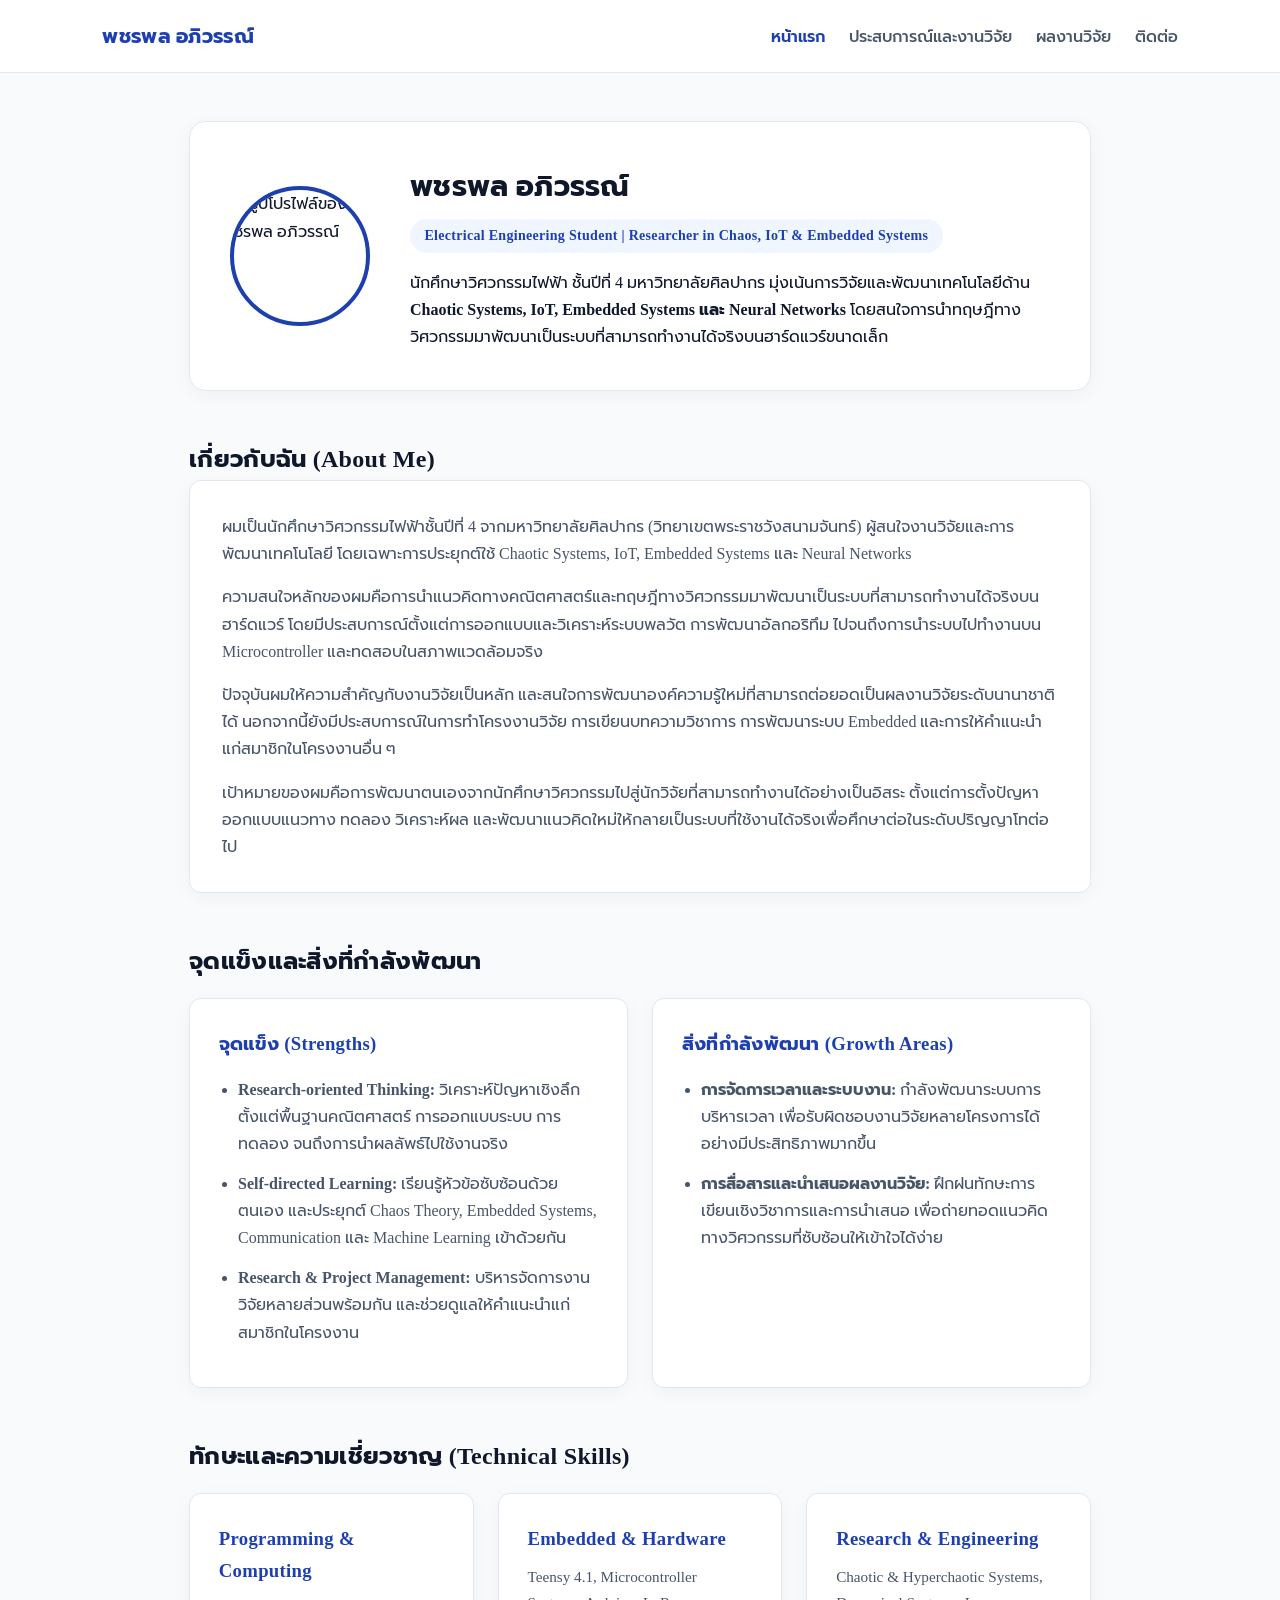
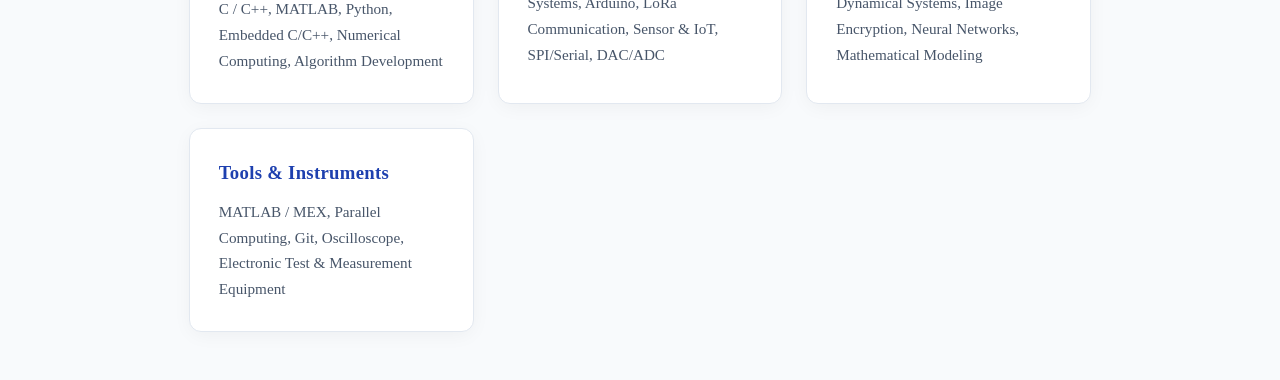
==== index.html @ f6fcc928 "Add files via upload" ====
<!DOCTYPE html>
<html lang="th">
<head>
    <meta charset="UTF-8">
    <meta name="viewport" content="width=device-width, initial-scale=1.0">
    <title>หน้าแรก | พชรพล อภิวรรณ์</title>
    <link rel="stylesheet" href="style.css">
    <script src="script.js" defer></script>
</head>
<body>
    <header class="site-nav">
        <a href="index.html" class="logo">พชรพล อภิวรรณ์</a>
        <nav class="site-nav">
            <ul>
                <li><a href="index.html" class="active">หน้าแรก</a></li>
                <li><a href="experience.html">ประสบการณ์และงานวิจัย</a></li>
                <li><a href="projects.html">ผลงานวิจัย</a></li>
                <li><a href="contact.html">ติดต่อ</a></li>
            </ul>
        </nav>
    </header>

    <main>
        <!-- Hero Section -->
        <section class="hero">
            <img src="images/profile.jpg" alt="รูปโปรไฟล์ของพชรพล อภิวรรณ์" class="avatar">
            <div class="hero-text">
                <h1>พชรพล อภิวรรณ์</h1>
                <p class="tagline">Electrical Engineering Student | Researcher in Chaos, IoT & Embedded Systems</p>
                <p>
                    นักศึกษาวิศวกรรมไฟฟ้า ชั้นปีที่ 4 มหาวิทยาลัยศิลปากร มุ่งเน้นการวิจัยและพัฒนาเทคโนโลยีด้าน 
                    <strong>Chaotic Systems, IoT, Embedded Systems และ Neural Networks</strong> 
                    โดยสนใจการนำทฤษฎีทางวิศวกรรมมาพัฒนาเป็นระบบที่สามารถทำงานได้จริงบนฮาร์ดแวร์ขนาดเล็ก
                </p>
            </div>
        </section>

        <!-- About Me / Research Profile Section -->
        <section class="about-research">
            <h2>เกี่ยวกับฉัน (About Me)</h2>
            <div class="bio-card">
                <p>ผมเป็นนักศึกษาวิศวกรรมไฟฟ้าชั้นปีที่ 4 จากมหาวิทยาลัยศิลปากร (วิทยาเขตพระราชวังสนามจันทร์) ผู้สนใจงานวิจัยและการพัฒนาเทคโนโลยี โดยเฉพาะการประยุกต์ใช้ Chaotic Systems, IoT, Embedded Systems และ Neural Networks</p>
                <p>ความสนใจหลักของผมคือการนำแนวคิดทางคณิตศาสตร์และทฤษฎีทางวิศวกรรมมาพัฒนาเป็นระบบที่สามารถทำงานได้จริงบนฮาร์ดแวร์ โดยมีประสบการณ์ตั้งแต่การออกแบบและวิเคราะห์ระบบพลวัต การพัฒนาอัลกอริทึม ไปจนถึงการนำระบบไปทำงานบน Microcontroller และทดสอบในสภาพแวดล้อมจริง</p>
                <p>ปัจจุบันผมให้ความสำคัญกับงานวิจัยเป็นหลัก และสนใจการพัฒนาองค์ความรู้ใหม่ที่สามารถต่อยอดเป็นผลงานวิจัยระดับนานาชาติได้ นอกจากนี้ยังมีประสบการณ์ในการทำโครงงานวิจัย การเขียนบทความวิชาการ การพัฒนาระบบ Embedded และการให้คำแนะนำแก่สมาชิกในโครงงานอื่น ๆ</p>
                <p>เป้าหมายของผมคือการพัฒนาตนเองจากนักศึกษาวิศวกรรมไปสู่นักวิจัยที่สามารถทำงานได้อย่างเป็นอิสระ ตั้งแต่การตั้งปัญหา ออกแบบแนวทาง ทดลอง วิเคราะห์ผล และพัฒนาแนวคิดใหม่ให้กลายเป็นระบบที่ใช้งานได้จริงเพื่อศึกษาต่อในระดับปริญญาโทต่อไป</p>
            </div>
        </section>

        <!-- Strengths & Areas of Growth -->
        <section class="about">
            <h2>จุดแข็งและสิ่งที่กำลังพัฒนา</h2>
            <div class="two-col">
                <div class="col">
                    <h3>จุดแข็ง (Strengths)</h3>
                    <ul>
                        <li><strong>Research-oriented Thinking:</strong> วิเคราะห์ปัญหาเชิงลึกตั้งแต่พื้นฐานคณิตศาสตร์ การออกแบบระบบ การทดลอง จนถึงการนำผลลัพธ์ไปใช้งานจริง</li>
                        <li><strong>Self-directed Learning:</strong> เรียนรู้หัวข้อซับซ้อนด้วยตนเอง และประยุกต์ Chaos Theory, Embedded Systems, Communication และ Machine Learning เข้าด้วยกัน</li>
                        <li><strong>Research & Project Management:</strong> บริหารจัดการงานวิจัยหลายส่วนพร้อมกัน และช่วยดูแลให้คำแนะนำแก่สมาชิกในโครงงาน</li>
                    </ul>
                </div>
                <div class="col">
                    <h3>สิ่งที่กำลังพัฒนา (Growth Areas)</h3>
                    <ul>
                        <li><strong>การจัดการเวลาและระบบงาน:</strong> กำลังพัฒนาระบบการบริหารเวลา เพื่อรับผิดชอบงานวิจัยหลายโครงการได้อย่างมีประสิทธิภาพมากขึ้น</li>
                        <li><strong>การสื่อสารและนำเสนอผลงานวิจัย:</strong> ฝึกฝนทักษะการเขียนเชิงวิชาการและการนำเสนอ เพื่อถ่ายทอดแนวคิดทางวิศวกรรมที่ซับซ้อนให้เข้าใจได้ง่าย</li>
                    </ul>
                </div>
            </div>
        </section>

        <!-- Skills Overview -->
        <section class="skills">
            <h2>ทักษะและความเชี่ยวชาญ (Technical Skills)</h2>
            <div class="skill-grid">
                <div class="skill-card">
                    <h3>Programming & Computing</h3>
                    <p>C / C++, MATLAB, Python, Embedded C/C++, Numerical Computing, Algorithm Development</p>
                </div>
                <div class="skill-card">
                    <h3>Embedded & Hardware</h3>
                    <p>Teensy 4.1, Microcontroller Systems, Arduino, LoRa Communication, Sensor & IoT, SPI/Serial, DAC/ADC</p>
                </div>
                <div class="skill-card">
                    <h3>Research & Engineering</h3>
                    <p>Chaotic & Hyperchaotic Systems, Dynamical Systems, Image Encryption, Neural Networks, Mathematical Modeling</p>
                </div>
                <div class="skill-card">
                    <h3>Tools & Instruments</h3>
                    <p>MATLAB / MEX, Parallel Computing, Git, Oscilloscope, Electronic Test & Measurement Equipment</p>
                </div>
            </div>
        </section>
    </main>
</body>
</html>
---- style.css ----
@import url('https://fonts.googleapis.com/css2?family=Prompt:wght@300;400;500;600;700&display=swap');

:root {
  --primary: #1e40af;
  --primary-hover: #1d4ed8;
  --bg: #f8fafc;
  --card-bg: #ffffff;
  --text: #0f172a;
  --text-muted: #475569;
  --border: #e2e8f0;
  --shadow: 0 4px 20px -2px rgba(0, 0, 0, 0.05);
}

* {
  box-sizing: border-box;
  margin: 0;
  padding: 0;
}

/* กำหนดฟอนต์หลักเป็น Times New Roman สำหรับภาษาอังกฤษ และ Prompt สำหรับภาษาไทย */
body {
  font-family: 'Times New Roman', Times, 'Prompt', serif;
  background-color: var(--bg);
  color: var(--text);
  line-height: 1.7;
}

h1, h2, h3, .logo, .tagline, th {
  font-family: 'Times New Roman', Times, 'Prompt', serif;
  letter-spacing: 0.3px;
}

/* Header & Navbar */
header.site-nav {
  background: rgba(255, 255, 255, 0.95);
  backdrop-filter: blur(8px);
  position: sticky;
  top: 0;
  z-index: 100;
  display: flex;
  justify-content: space-between;
  align-items: center;
  padding: 1.2rem 8%;
  border-bottom: 1px solid var(--border);
}

.logo {
  font-weight: 700;
  font-size: 1.25rem;
  color: var(--primary);
  text-decoration: none;
}

nav.site-nav ul {
  display: flex;
  gap: 1.5rem;
  list-style: none;
}

nav.site-nav a {
  text-decoration: none;
  color: var(--text-muted);
  font-weight: 500;
  transition: all 0.2s;
}

nav.site-nav a:hover,
nav.site-nav a.active {
  color: var(--primary);
  font-weight: 600;
}

/* Main Container */
main {
  max-width: 950px;
  margin: 0 auto;
  padding: 3rem 1.5rem;
  display: flex;
  flex-direction: column;
  gap: 3rem;
}

/* Page Head */
.page-head h1 {
  font-size: 2rem;
  margin-bottom: 0.5rem;
}

.tagline {
  display: inline-block;
  background: #eff6ff;
  color: var(--primary);
  font-weight: 600;
  font-size: 0.875rem;
  padding: 0.3rem 0.9rem;
  border-radius: 20px;
  margin-bottom: 1rem;
}

/* Hero Section */
.hero {
  display: flex;
  align-items: center;
  gap: 2.5rem;
  background: var(--card-bg);
  padding: 2.5rem;
  border-radius: 16px;
  box-shadow: var(--shadow);
  border: 1px solid var(--border);
}

.avatar {
  width: 140px;
  height: 140px;
  border-radius: 50%;
  object-fit: cover;
  border: 4px solid var(--primary);
  flex-shrink: 0;
}

.hero-text h1 {
  font-size: 1.8rem;
  margin-bottom: 0.5rem;
}

/* Bio / Research Card */
.bio-card {
  background: var(--card-bg);
  padding: 2rem;
  border-radius: 12px;
  border: 1px solid var(--border);
  box-shadow: var(--shadow);
  display: flex;
  flex-direction: column;
  gap: 1rem;
  color: var(--text-muted);
}

/* Two Columns Layout */
.two-col {
  display: grid;
  grid-template-columns: 1fr 1fr;
  gap: 1.5rem;
  margin-top: 1rem;
}

.col {
  background: var(--card-bg);
  padding: 1.8rem;
  border-radius: 12px;
  border: 1px solid var(--border);
  box-shadow: var(--shadow);
}

.col h3 {
  color: var(--primary);
  margin-bottom: 1rem;
}

.col ul {
  padding-left: 1.2rem;
  color: var(--text-muted);
}

.col li {
  margin-bottom: 0.8rem;
}

/* Grid Sections */
.skill-grid, .project-grid {
  display: grid;
  grid-template-columns: repeat(auto-fit, minmax(260px, 1fr));
  gap: 1.5rem;
  margin-top: 1rem;
}

.skill-card, .project-card, .contact-card {
  background: var(--card-bg);
  padding: 1.8rem;
  border-radius: 12px;
  border: 1px solid var(--border);
  box-shadow: var(--shadow);
  transition: transform 0.2s;
}

.skill-card:hover, .project-card:hover {
  transform: translateY(-4px);
}

.skill-card h3, .project-card h3 {
  margin-bottom: 0.6rem;
  color: var(--primary);
}

.skill-card p, .project-card p {
  color: var(--text-muted);
  font-size: 0.95rem;
}

/* Timeline */
.timeline {
  display: flex;
  flex-direction: column;
  gap: 1.2rem;
  margin-top: 1rem;
}

.timeline-item {
  background: var(--card-bg);
  padding: 1.5rem;
  border-radius: 12px;
  border-left: 4px solid var(--primary);
  box-shadow: var(--shadow);
}

.period {
  font-size: 0.85rem;
  color: var(--primary);
  font-weight: 600;
}

/* Table */
table {
  width: 100%;
  border-collapse: collapse;
  margin-top: 1rem;
  background: var(--card-bg);
  border-radius: 12px;
  overflow: hidden;
  box-shadow: var(--shadow);
  border: 1px solid var(--border);
}

caption {
  text-align: left;
  font-size: 0.9rem;
  color: var(--text-muted);
  margin-bottom: 0.5rem;
}

th, td {
  padding: 0.9rem 1.2rem;
  text-align: left;
  border-bottom: 1px solid var(--border);
}

th {
  background-color: #eff6ff;
  color: var(--primary);
  font-weight: 600;
}

/* Tags */
.tags {
  display: flex;
  flex-wrap: wrap;
  gap: 0.5rem;
  margin-top: 1.2rem;
}

.tags span {
  background: #eff6ff;
  color: var(--primary);
  font-size: 0.8rem;
  font-weight: 500;
  padding: 0.2rem 0.6rem;
  border-radius: 6px;
  border: 1px solid #dbeafe;
}

/* Scroll Top Button */
.scroll-top-btn {
  position: fixed;
  bottom: 30px;
  right: 30px;
  width: 45px;
  height: 45px;
  background-color: var(--primary);
  color: white;
  border: none;
  border-radius: 50%;
  font-size: 1.2rem;
  cursor: pointer;
  opacity: 0;
  visibility: hidden;
  transition: all 0.3s ease;
  box-shadow: 0 4px 14px rgba(30, 64, 175, 0.3);
  z-index: 1000;
}

.scroll-top-btn.show {
  opacity: 1;
  visibility: visible;
}

.scroll-top-btn:hover {
  background-color: var(--primary-hover);
  transform: translateY(-3px);
}

/* Responsive */
@media (max-width: 768px) {
  header.site-nav {
    flex-direction: column;
    gap: 1rem;
  }
  .hero {
    flex-direction: column;
    text-align: center;
  }
  .two-col {
    grid-template-columns: 1fr;
  }
}
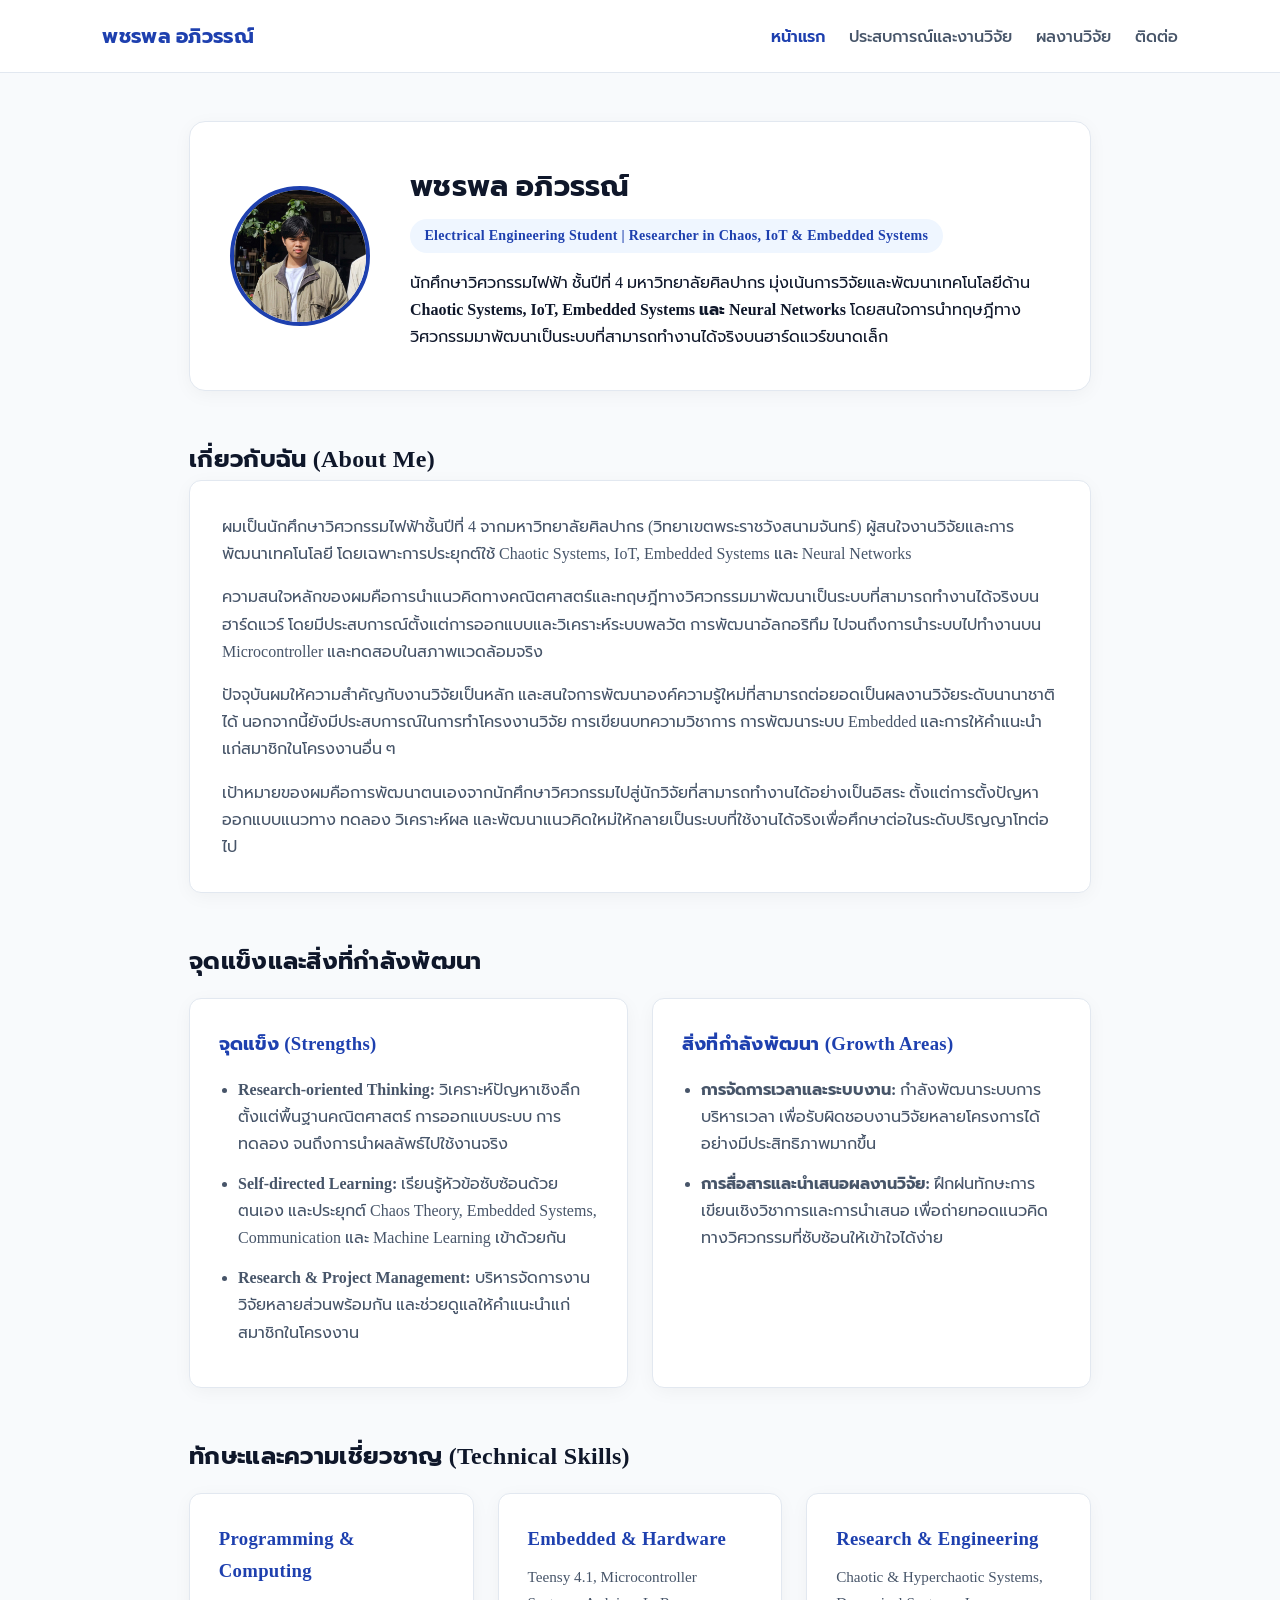
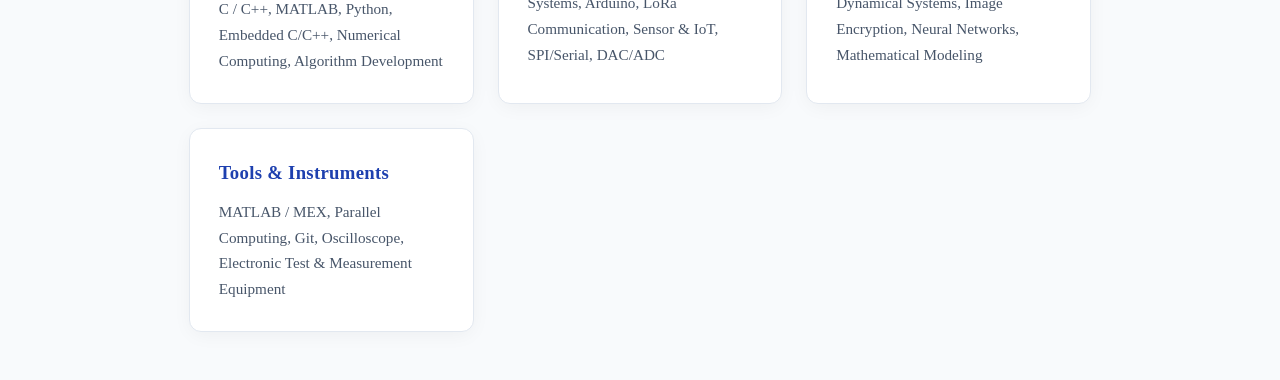
==== commit ebdc476b: "Add files via upload" ====
--- a/index.html
+++ b/index.html
@@ -23,7 +23,7 @@
     <main>
         <!-- Hero Section -->
         <section class="hero">
-            <img src="images/profile.jpg" alt="รูปโปรไฟล์ของพชรพล อภิวรรณ์" class="avatar">
+            <img src="profile.jpg" alt="รูปโปรไฟล์ของพชรพล อภิวรรณ์" class="avatar">
             <div class="hero-text">
                 <h1>พชรพล อภิวรรณ์</h1>
                 <p class="tagline">Electrical Engineering Student | Researcher in Chaos, IoT & Embedded Systems</p>
